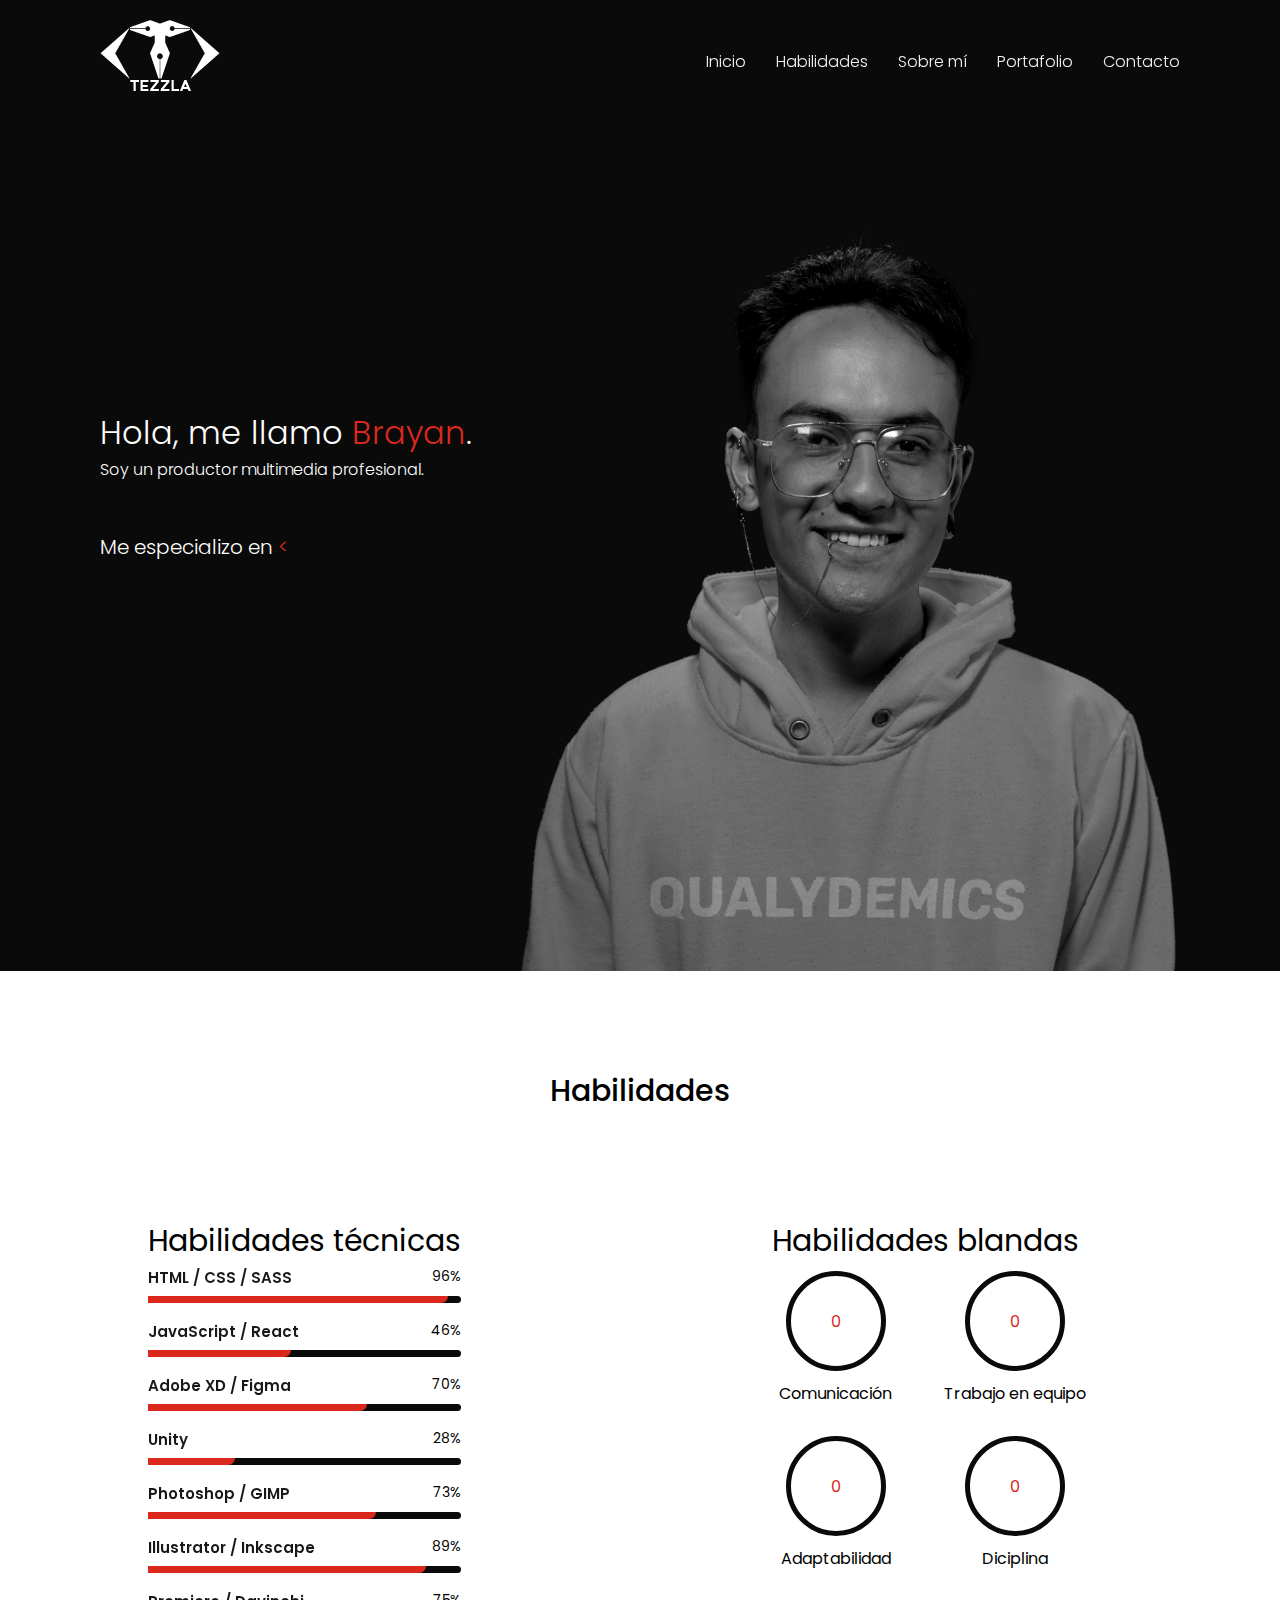
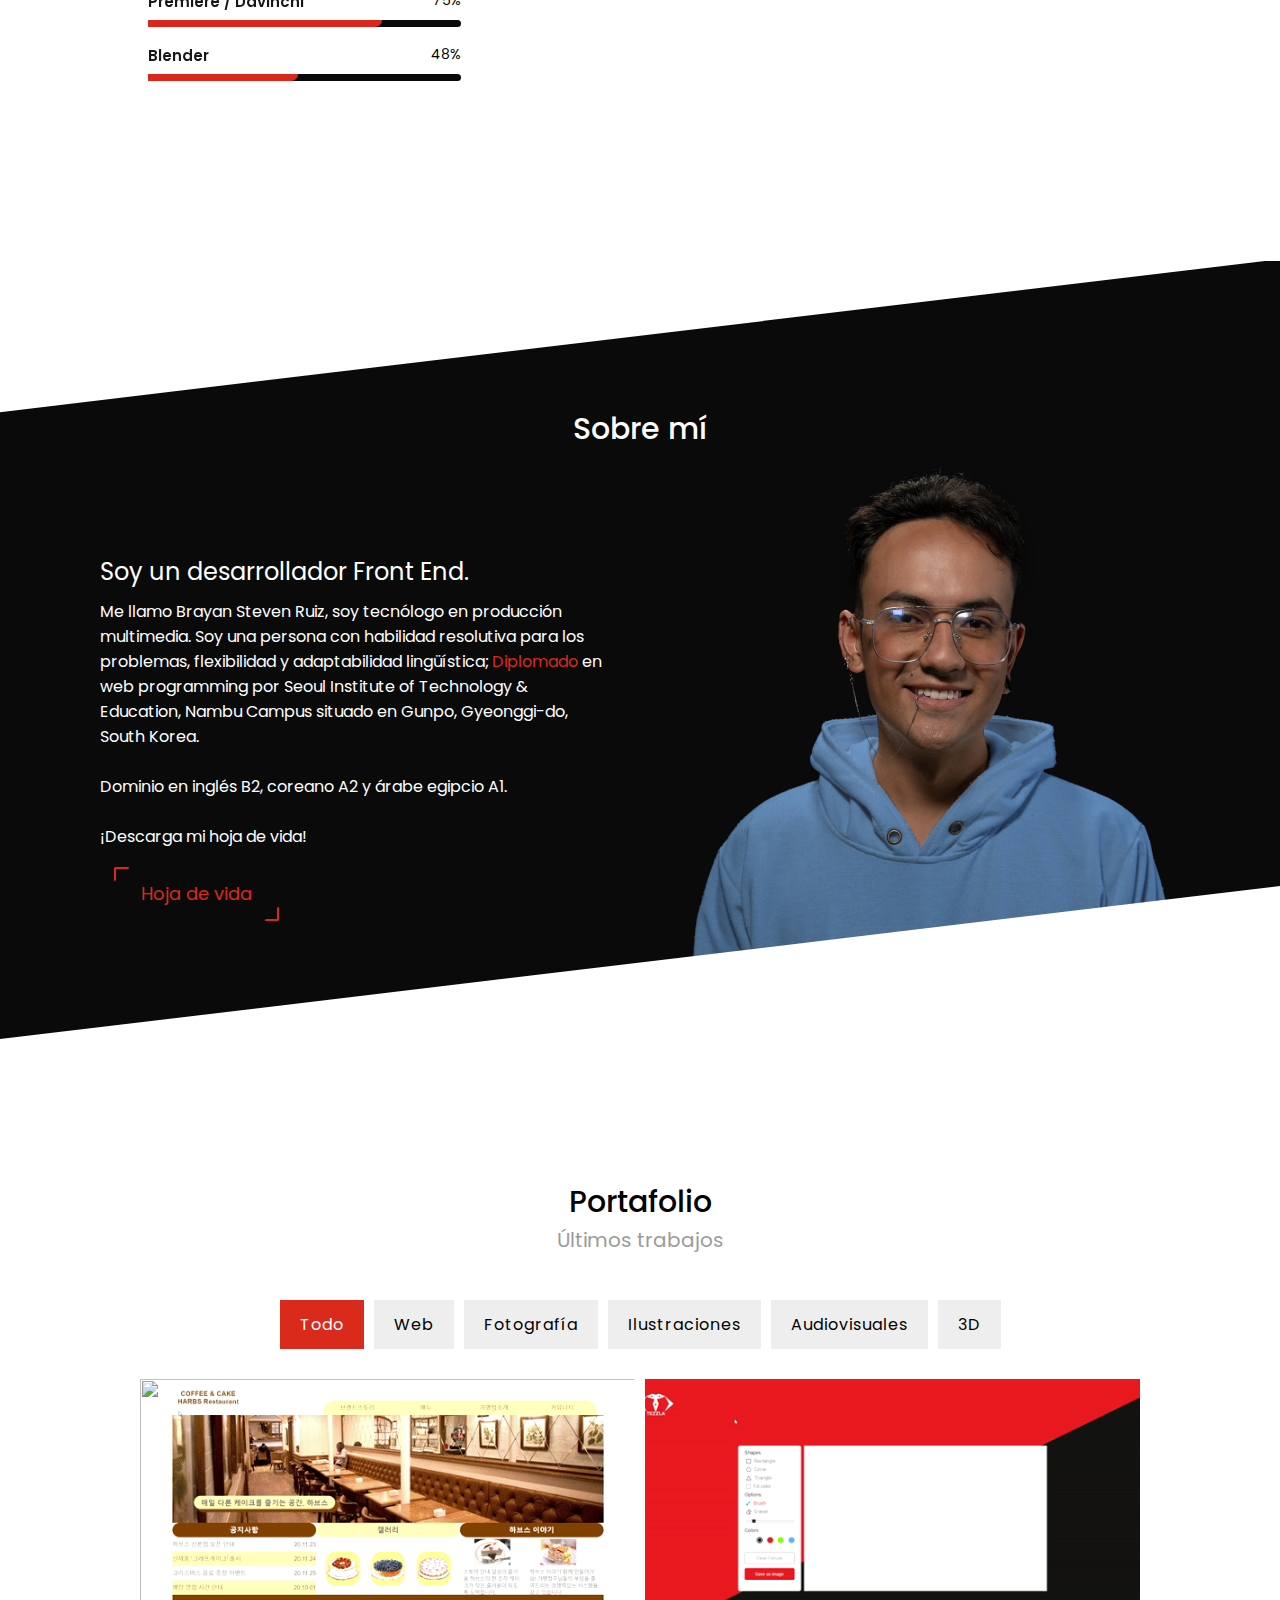
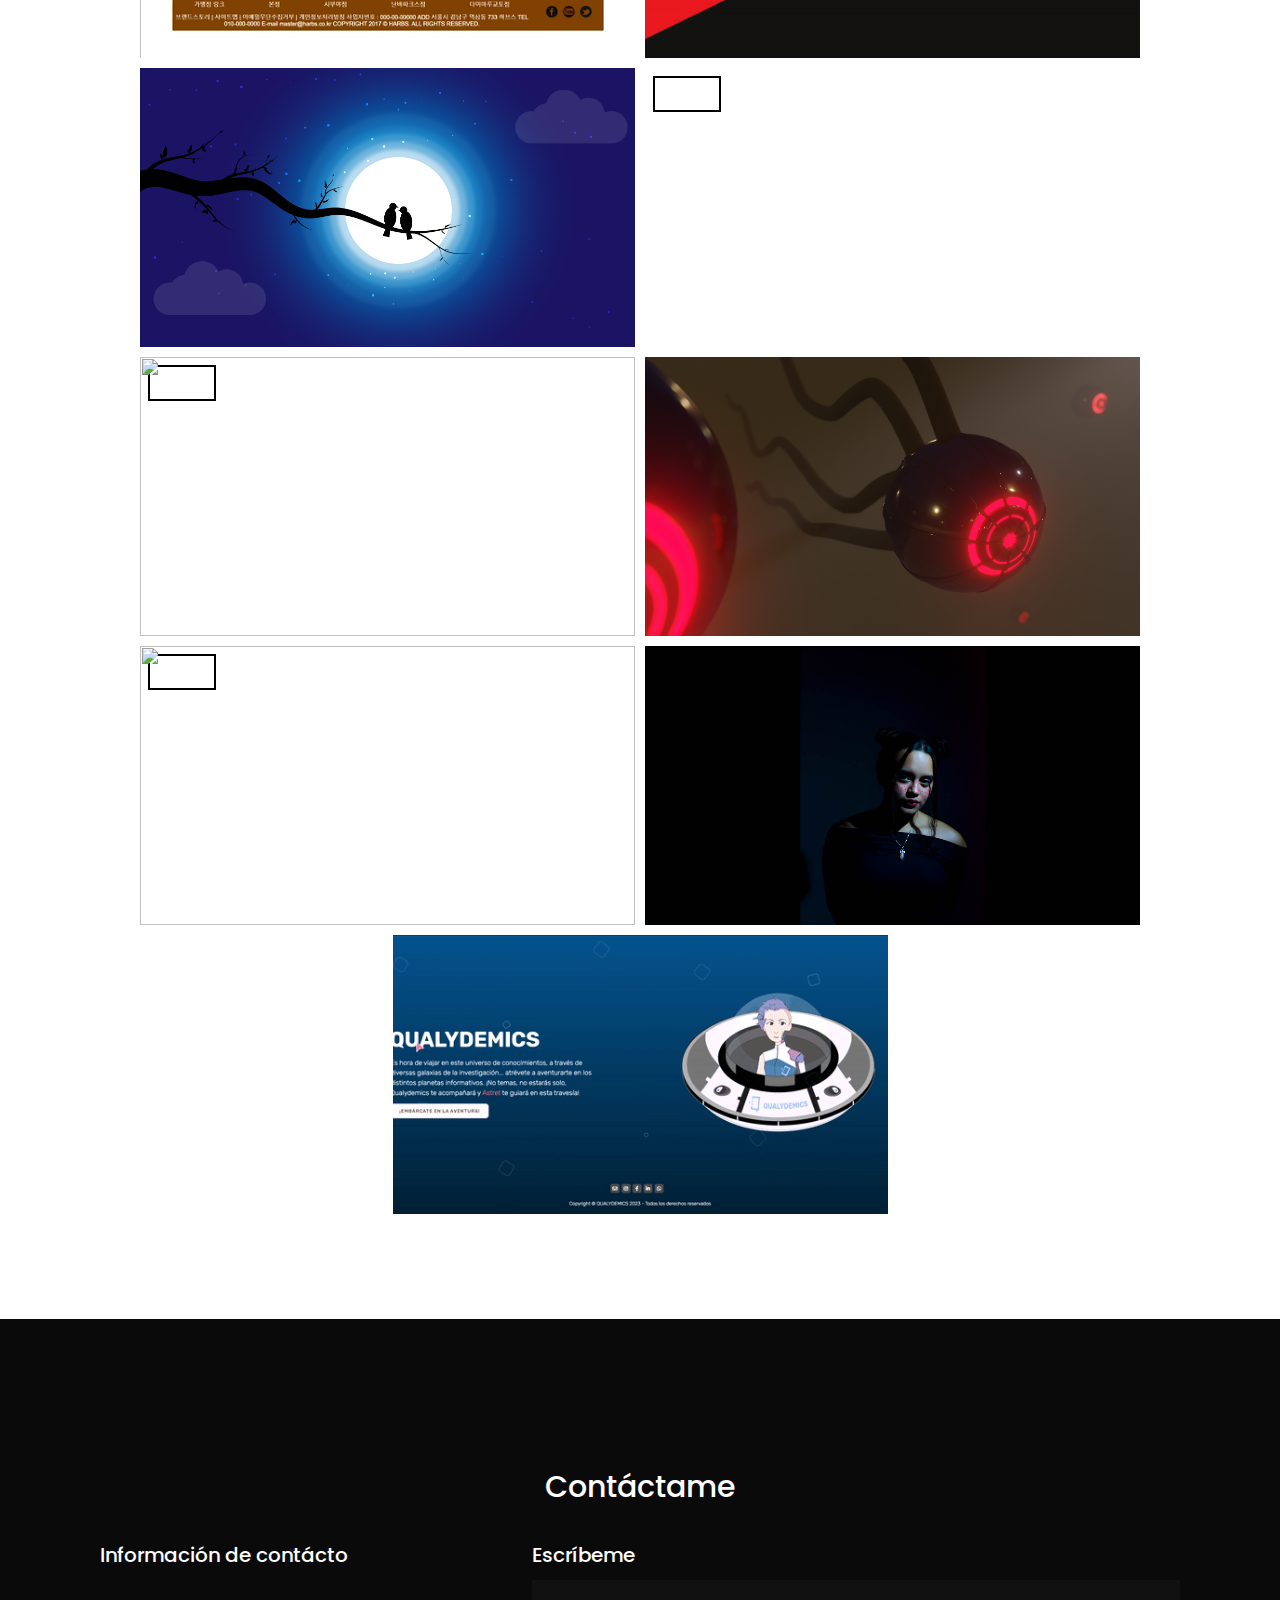
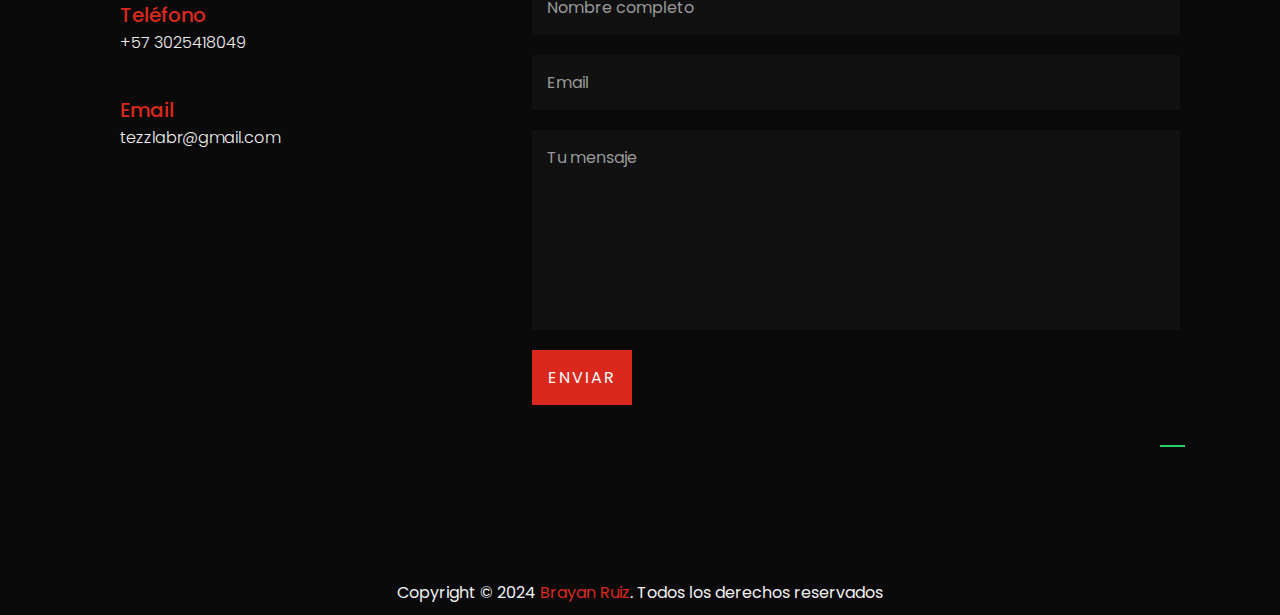
==== index.html @ 4cbf3f25 "Proyecto Reemplazo" ====
<!DOCTYPE html>
<html lang="es">

<head>
	<meta name="viewport" content="width=device-width,initial-scale=1,user-scalable=no,minium-scale=0,maxium-scale=1">
	<meta name="keywords" content="Ruiz, Brayan, portafolio, pagina, web, TEZZLA" />
	<meta name="description" content="Portafolio Brayan Ruiz" />
	<meta name="author" content="Brayan Steven Ruiz Salazar" />
	<meta name="copyright" content="Brayan Steven Ruiz Salazar" />
	<link rel="icon" type="image/x-icon" href="img/Favicon.svg">
	<meta charset="utf-8">
	<title>TEZZLA | productor multimedia</title>
	<link rel="stylesheet" type="text/css" href="css/cabecera.css">
</head>

<body>

	<!-- Cabecera -->

	<header class="cabecera">
		<a href="#" class="logo"><img src="img/logo-positivo3.png" class="logo-positivo"></a>
		<div class="menuToggle" onclick="menuToggle();"></div>

		<ul class="navigation">
			<li><a href="#banner" onclick="menuToggle();" class="rolling-text">Inicio</a></li>
			<li><a href="#mh-skills" onclick="menuToggle();" class="rolling-text">Habilidades</a></li>
			<li><a href="#about" onclick="menuToggle();" class="rolling-text">Sobre mí</a></li>
			<li><a href="#portfolio" onclick="menuToggle();" class="rolling-text">Portafolio</a></li>
			<!-- <li><a href="#proof" onclick="menuToggle(); class="rolling-text"">Prueba</a></li> -->
			<li><a href="#contact" onclick="menuToggle();" class="rolling-text">Contacto</a></li>

		</ul>
	</header>

	<!-- Principal -->


	<main>
		<section class="banner" id="banner">
			<div class="textBx">
				<h2>Hola, me llamo <span>Brayan</span>.</h2>
				<h3>Soy un productor multimedia profesional.</h3>
				<h4 class="titulo_especial">Me especializo en <span>
						<</span><span class="typed"></span></h4>
			</div>

			<div>
				<img class="brayan" src="img/FrenteB.png" width="666" height="764">
			</div>
		</section>
	</main>

	<!-- Skills -->

	<!-- Progreso circular -->

	<section class="mh-skills" id="mh-skills">
		<h2 class="titulo">Habilidades</h2>
		<div class="container">
			<div class="mh-skills-inner">
				<div class="mh-professional-skill">
					<h3>Habilidades técnicas</h3>
					<div class="each-skills">
						<div class="candidatos">
							<div class="parcial">
								<div class="info">
									<div class="name">HTML / CSS / SASS</div>
									<div class="percentage-num">96%</div>
								</div>
								<div class="progressBar">
									<div class="percentagem" style="width: 96%;"></div>
								</div>
							</div>
						</div>

						<div class="candidatos">
							<div class="parcial">
								<div class="info">
									<div class="name">JavaScript / React</div>
									<div class="percentage-num">46%</div>
								</div>
								<div class="progressBar">
									<div class="percentagem" style="width: 46%;"></div>
								</div>
							</div>
						</div>

						<div class="candidatos">
							<div class="parcial">
								<div class="info">
									<div class="name">Adobe XD / Figma</div>
									<div class="percentage-num">70%</div>
								</div>
								<div class="progressBar">
									<div class="percentagem" style="width: 70%;"></div>
								</div>
							</div>
						</div>

						<div class="candidatos">
							<div class="parcial">
								<div class="info">
									<div class="name">Unity</div>
									<div class="percentage-num">28%</div>
								</div>
								<div class="progressBar">
									<div class="percentagem" style="width: 28%;"></div>
								</div>

							</div>
						</div>

						<div class="candidatos">
							<div class="parcial">
								<div class="info">
									<div class="name">Photoshop / GIMP</div>
									<div class="percentage-num">73%</div>
								</div>
								<div class="progressBar">
									<div class="percentagem" style="width: 73%;"></div>
								</div>
							</div>
						</div>

						<div class="candidatos">
							<div class="parcial">
								<div class="info">
									<div class="name">Illustrator / Inkscape</div>
									<div class="percentage-num">89%</div>
								</div>
								<div class="progressBar">
									<div class="percentagem" style="width: 89%;"></div>
								</div>

							</div>
						</div>

						<div class="candidatos">
							<div class="parcial">
								<div class="info">
									<div class="name">Premiere / Davinchi</div>
									<div class="percentage-num">75%</div>
								</div>
								<div class="progressBar">
									<div class="percentagem" style="width: 75%;"></div>
								</div>

							</div>
						</div>

						<div class="candidatos">
							<div class="parcial">
								<div class="info">
									<div class="name">Blender</div>
									<div class="percentage-num">48%</div>
								</div>
								<div class="progressBar">
									<div class="percentagem" style="width: 48%;"></div>
								</div>

							</div>
						</div>




					</div>
				</div>
			</div>

			<!-- Progreso lineal -->

			<div class="row">
				<div class="mh-professional-skills">
					<h3>Habilidades blandas</h3>
					<ul class="mh-professional-progress">
						<li>
							<div class="mh-progress mh-progress-circle" data-progress="75"></div>
							<div class="pr-skill-name">Comunicación</div>
						</li>

						<li>
							<div class="mh-progress mh-progress-circle" data-progress="85"></div>
							<div class="pr-skill-name">Trabajo en equipo</div>
						</li>

						<li>
							<div class="mh-progress mh-progress-circle" data-progress="95"></div>
							<div class="pr-skill-name">Adaptabilidad</div>
						</li>

						<li>
							<div class="mh-progress mh-progress-circle" data-progress="90"></div>
							<div class="pr-skill-name">Diciplina</div>
						</li>


					</ul>
				</div>
			</div>

	</section>


	<!-- About -->

	<section class="about" id="about">
		<div class="heading">
			<h2 class="titulo">Sobre mí</h2>
		</div>
		<div class="content">
			<div class="contentBx">
				<h3>Soy un desarrollador Front End.</h3>
				<p>Me llamo Brayan Steven Ruiz, soy tecnólogo en producción multimedia. Soy
					una persona con habilidad resolutiva para los problemas, flexibilidad y adaptabilidad lingüística;
					<span Target="_blank" onclick="location.href='img/certificado.jpg'">Diplomado</span> en web
					programming por Seoul
					Institute of Technology & Education, Nambu
					Campus situado en Gunpo, Gyeonggi-do, South Korea.
					<br> <br> Dominio en inglés B2, coreano A2 y árabe egipcio A1.<br><br>¡Descarga mi hoja de vida!
				</p>

				<a target="_blank" href="#"><button class="button type1" Target="_blank"
						onclick="location.href='img/Hoja de vida tezzla.pdf'">Hoja de
						vida</button></a>
			</div>
			<div class="w50">
				<img src="img/FrenteB.png" class="img">
				<!-- <div class="vapour">
					<span style="--i:2;"></span>
					<span style="--i:5;"></span>
					<span style="--i:7;"></span>
					<span style="--i:1;"></span>
					<span style="--i:4;"></span>
					<span style="--i:10;"></span>
					<span style="--i:9;"></span>
					<span style="--i:11;"></span>
					<span style="--i:8;"></span>
					<span style="--i:6;"></span>
				</div> -->
			</div>
		</div>
	</section>

	<!-- Portafolio -->

	<section class="portfolio" id="portfolio">
		<div class="contenedor-portafolio">
			<header class="header-portafolio">
				<div class="logo titulo">
					<h2>Portafolio</h2>
					<P>Últimos trabajos</P>
				</div>
		</div>
		</header>

		<ul>
			<li class="list active" data-filter="all">Todo</li>
			<li class="list" data-filter="web">Web</li>
			<li class="list" data-filter="fotografia">Fotografía</li>
			<li class="list" data-filter="ilustracion">Ilustraciones</li>
			<li class="list" data-filter="audiovisuales">Audiovisuales</li>
			<li class="list" data-filter="3d">3D</li>
		</ul>

		<div class="trabajos">
			<div class="itemBox" data-item="web"><button onclick="description_1()"><img
						src="img/korean_web-page-1-0.gif"><img src="img/korean_web-page-2-0.gif" alt=""></button></div>
			<div class="itemBox" data-item="web"><button onclick="description_2()"><img
						src="img/Drawing-app.gif"></button>
			</div>
			<div class="itemBox" data-item="ilustracion"><button onclick="description_3()"><img
						src="img/Night.png"></button></div>
			<div class="itemBox" data-item="audiovisuales"><button onclick="description_4()"><iframe class="iframe"
						width="495" height="279" src="https://www.youtube.com/embed/hGTExaRInUQ"
						title="YouTube video player" frameborder="0"
						allow="accelerometer; autoplay; clipboard-write; encrypted-media; gyroscope; picture-in-picture; web-share"
						allowfullscreen></iframe></button></div>
			<div class="itemBox" data-item="web"><button onclick="description_5()"><img
						src="img/Scrolling-web-page.gif"></button></div>
			<div class="itemBox" data-item="3d"><button onclick="description_6()"><img
						src="img/Ojo_de_Cthulhu_Mecánico.png"></button></div>
			<div class="itemBox" data-item="web"><button onclick="description_7()"><img
						src="img/Egipt_web-page.gif"></button></div>
			<div class="itemBox" data-item="fotografia"><button onclick="description_8()"><img
						src="img/fotografía-revelada.jpg"></button></div>
			<div class="itemBox" data-item="web"><button onclick="description_9()"><img
						src="img/qualydemics-site.gif"></button>
			</div>
		</div>

		<div class="popup__img">
			<span>&times;</span>
			<div class="back-black"></div>
			<img src="img/alert_1.jpg" alt="">
			<div class="description_1">Página realizada empleando estándares coreanos.</div>
			<div class="description_2">Aplicación de dibujo hecha con JavaScript vanilla.</div>
			<div class="description_3">Ilustración hecha a base de vectores.</div>
			<div class="description_4">Teaser promocional para el proyecto Qualydemics.</div>
			<div class="description_5">Animaciones con JavaScript vanilla.</div>
			<div class="description_6">Elaboración de escena 3D en Blender.</div>
			<div class="description_7">Página web sobre Egipto.</div>
			<div class="description_8">Composición fotográfica y revelado.</div>
			<div class="description_9">Sitio web creado para el proyecto qualydemics.</div>
		</div>

	</section>
	<!-- Contacto -->

	<section class="contacto" id="contact">
		<div class="heading white">
			<h2 class="titulo">Contáctame</h2>
			<p></p>
		</div>
		<div class="content">
			<div class="contactoInfo">
				<h3>Información de contácto</h3>
				<div class="contactoInfoBx">
					<!-- <div class="box">
						<div class="icon"><i class="fas fa-map-marker-alt"></i></div>
						<div class="text">
							<h3>Dirección</h3>
							<p>Calle 138 # 113-24,<br>Suba, Villamaría,<br>111141</p>
						</div>
					</div> -->
					<div class="box">
						<div class="icon"><i class="fas fa-phone-alt"></i></div>
						<div class="text">
							<h3>Teléfono</h3>
							<p>+57 3025418049</p>
						</div>
					</div>
					<div class="box">
						<div class="icon"><i class="far fa-envelope"></i></div>
						<div class="text">
							<h3>Email</h3>
							<p>tezzlabr@gmail.com</p>
						</div>
					</div>
				</div>
			</div>
			<div class="formBx">
				<form action="enviar.php" method="post">
					<h3>Escríbeme</h3>
					<input type="text" name="nombre" placeholder="Nombre completo" required>
					<input type="email" name="email" placeholder="Email" required>
					<textarea name="mensaje" placeholder="Tu mensaje" required></textarea>
					<input type="submit" value="Enviar">
				</form>
			</div>
		</div>

		<!-- Redes -->

		<div class="redes">
			<ul>
				<!-- <li><a href="https://twitter.com/elonmusk/with_replies?lang=es"><i class="fab fa-twitter"></i></a></li> -->

				<li><a
						href="https://api.whatsapp.com/send?phone=573025418049&text=%C2%A1Hola!%20me%20gustar%C3%ADa%20contratar%20tus%20servicios."><i
							class="fab fa-whatsapp" target="_blank"></i></a></li>

				<!-- <li><a href="https://www.youtube.com/watch?v=Phk0gNdWU_0&ab_channel=Emikukis" target="_blank"><i
							class="fab fa-youtube"></i></a></li> -->
			</ul>
		</div>

	</section>






	<!-- Footer -->

	<div class="copyright">
		<p>Copyright © 2024 <span>Brayan Ruiz</span>. Todos los derechos reservados</p>
	</div>

	<!-- Scripts -->


	<script src="https://cdn.jsdelivr.net/npm/typed.js@2.0.11"></script> <!-- Jquery máquina de escribir -->
	<script type="text/javascript" src="js/jquery-3.5.1.min.js"></script> <!-- Jquery principal -->
	<script type="text/javascript" src="js/circle-progress.js"></script> <!-- Jquery circulo de progreso -->
	<script type="text/javascript" src="js/jquery.tiltedpage-scroll.min.js"></script>
	<script src="https://kit.fontawesome.com/bcf9ffe08a.js" crossorigin="anonymous"></script>
	<script src="https://cdn.jsdelivr.net/npm/web-animations-js@2.3.2/web-animations.min.js"></script>
	<!-- Animacion JS -->
	<script src="https://cdn.jsdelivr.net/npm/muuri@0.9.3/dist/muuri.min.js"></script> <!-- Portafolio -->
	<script type="text/javascript" src="js/main.js"></script>

	<script src="https://unpkg.com/scrollreveal"></script>

	<script>
		window.sr = ScrollReveal();
		// sr.reveal('.logo img', {
		// 	duration: 1000,
		// 	origin: 'top',
		// 	distance: '100px'

		// });

		// sr.reveal('.navigation', {
		// 	duration: 1000,
		// 	origin: 'right',
		// 	distance: '100px',
		// 	delay: 1000

		// });

		sr.reveal('.brayan', {
			duration: 1000,
			origin: 'bottom',
			distance: '100px'

		});

		sr.reveal('.textBx', {
			duration: 1000,
			origin: 'left',
			distance: '300px',
			rotate: { x: 0, y: 0, z: 0 },
			opacity: 0,
			scale: 0.1,
			easing: 'cubic-bezier(0.6, 0.2, 0.1, 1)',
			mobile: true,
			useDelay: 'onload',
			delay: 1000
		});

		sr.reveal('.titulo', {
			duration: 1000,
			origin: 'top',
			distance: '300px',

		});

		sr.reveal('.mh-professional-skill', {
			duration: 1000,
			origin: 'left',
			distance: '100px',
			delay: 1000
		});

		sr.reveal('.mh-professional-skills', {
			duration: 1000,
			origin: 'right',
			distance: '100px'
		});

		sr.reveal('.about .w50', {
			duration: 1000,
			origin: 'right',
			distance: '100px',
			delay: 1000
		});

		sr.reveal('.barraDeBusqueda', {
			duration: 1000,
			origin: 'bottom',
			distance: '100px'
		});

		sr.reveal('.contentBx', {
			duration: 1000,
			origin: 'left',
			distance: '100px',
			delay: 1000
		});

		sr.reveal('.grid', {
			duration: 1000,
			origin: 'bottom',
			distance: '800px',
			opacity: 0,
			delay: 1000
		});

		sr.reveal('.gallery-container', {
			duration: 1000,
			origin: 'bottom',
			distance: '100px',
			delay: 1000
		});

		sr.reveal('.contactoInfo', {
			duration: 1000,
			origin: 'left',
			distance: '100px',
			delay: 1000
		});

		sr.reveal('.formBx', {
			duration: 1000,
			origin: 'right',
			distance: '100px',
			delay: 1000
		});

		sr.reveal('.redes', {
			duration: 1000,
			origin: 'bottom',
			distance: '100px',
			delay: 1000
		});

		sr.reveal('.copyright p', {
			duration: 1000,
			origin: 'top',
			distance: '100px',
			delay: 2000
		});

	</script>

</body>

</html>
---- css/cabecera.css ----
@import url('https://fonts.googleapis.com/css2?family=Poppins:wght@100;200;300;400;500;600;700;800;900&display=swap');
@import url(principal.css);
@import url(skills.css);
@import url(about.css);
@import url(portfolio.css);

/*@import url(proof.css);*/
@import url(contacto.css);
@import url(agradecimiento.css);
@import url(redes.css);
@import url(footer.css);


:root {
	--color-principal: #DA291C;
	--color-secundario: ;
	--color-claro: #f1f1f1;
	--color-oscuro: #0a0a0a;
}

* {
	margin: 0;
	padding: 0;
	box-sizing: border-box;
	font-family: 'Poppins', sans-serif;
	scroll-behavior: smooth;
}

*::selection{
	color: #fff;
	background: var(--color-principal);
}

::-webkit-scrollbar {
	width: 7px;
}

::-webkit-scrollbar-track {
	background: #f1f1f1;
}

::-webkit-scrollbar-thumb {
	background: var(--color-principal);
}

::-webkit-scrollbar-thumb:hover {
	background: rgba(255, 17, 0, 0.918);
}

section {
	padding: 100px;
	overflow: hidden;
}

button {
	background: 0 0;
	border: 2px solid;
	font: inherit;
	line-height: 1;
	margin: .5em;
	padding: 1em 2em;
	transition: .25s;
}

button:focus,
button:hover {
	border-color: var(--color-principal);
	color: #fff
}

/*Cabecera*/

.cabecera {
	position: fixed;
	top: 0;
	left: 0;
	width: 100%;
	padding: 20px 100px;
	display: flex;
	justify-content: space-between;
	align-items: center;
	transition: 0.5s;
	z-index: 10000;
}

.cabecera.sticky {
	background: var(--color-claro);
	padding: 10px 100px 0 100px;
	box-shadow: 0 5px 20px rgba(0, 0, 0, 0.05);
}

.cabecera .logo {
	transition: .2s;
}

.cabecera .logo:hover {
	opacity: .7;
}

.cabecera.sticky img {
	filter: invert(1);
}

.cabecera .navigation {
	position: relative;
	display: flex;
}

.cabecera .navigation li {
	list-style: none;
	margin-left: 30px;
}

.cabecera .navigation li a {
	color: var(--color-claro);
	text-decoration: none;
	font-weight: 300;
}

.cabecera.sticky .navigation li a {
	color: var(--color-oscuro);
}



/* Buttons animation */

.rolling-text {
	overflow: hidden;
	color: #fff;
	text-decoration: none;
	display: inline-block;
	line-height: 30px;
	height: 20px;
}

.rolling-text:hover .letter,
.rolling-text.play .letter {
	transform: translateY(-100%);
}

.rolling-text .block:last-child {
	color: #D9281B;
}

.rolling-text .letter {
	display: inline-block;
	transition: transform 0.6s cubic-bezier(0.76, 0, 0.24, 1);
}

.letter:nth-child(1) {
	transition-delay: 0s;
}

.letter:nth-child(2) {
	transition-delay: 0.015s;
}

.letter:nth-child(3) {
	transition-delay: 0.03s;
}

.letter:nth-child(4) {
	transition-delay: 0.045s;
}

.letter:nth-child(5) {
	transition-delay: 0.06s;
}

.letter:nth-child(6) {
	transition-delay: 0.075s;
}

.letter:nth-child(7) {
	transition-delay: 0.09s;
}

.letter:nth-child(8) {
	transition-delay: 0.105s;
}

.letter:nth-child(9) {
	transition-delay: 0.12s;
}

.letter:nth-child(10) {
	transition-delay: 0.135s;
}

.letter:nth-child(11) {
	transition-delay: 0.15s;
}


/*Responsive*/

@media (max-width: 991px) {

	section {
		padding: 100px 50px;
	}

	.cabecera,
	.cabecera.sticky {
		padding: 10px 20px;
	}

	.cabecera .navigation.active {
		width: 100%;
		height: calc(100% - 68px);
		position: fixed;
		top: 95px;
		left: 0;
		display: flex;
		justify-content: center;
		align-items: center;
		flex-direction: column;
		background: #fff;
	}

	.cabecera .navigation.active li {
		list-style: none;
		margin-left: 0;
	}

	.cabecera .navigation.active li a {
		color: #111;
		font-size: 1.6em;
	}

	.rolling-text {
		line-height: 50px;
		height: 50px;
	}

	.cabecera .navigation {
		display: none;
	}

	.menuToggle {
		position: relative;
		width: 40px;
		height: 40px;
		background: url(../img/menu.png);
		background-size: 30px;
		background-repeat: no-repeat;
		background-position: center;
		cursor: pointer;
	}

	.menuToggle.active {
		background: url(../img/close.png);
		background-size: 25px;
		background-repeat: no-repeat;
		background-position: center;
	}

	.cabecera.sticky .menuToggle {
		filter: invert(1);
	}

	.cabecera {
		padding: 20px;
	}
}
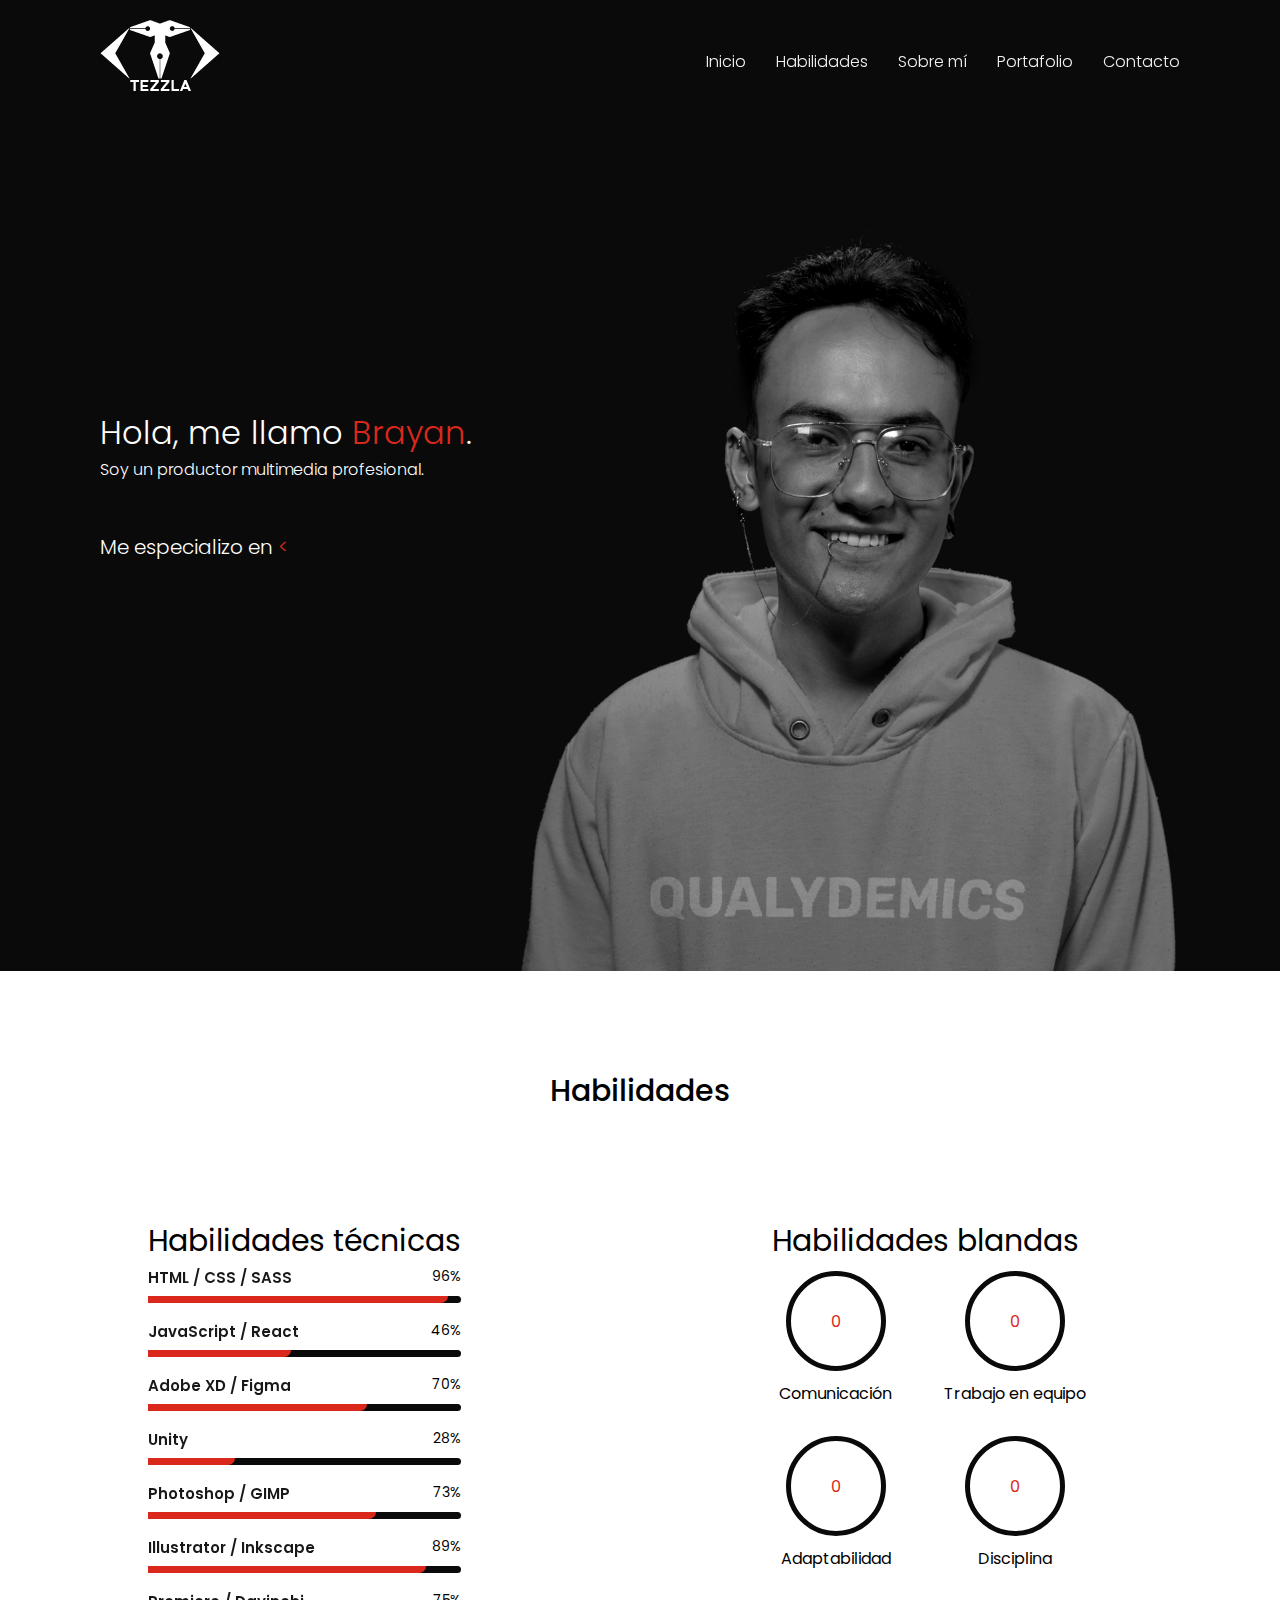
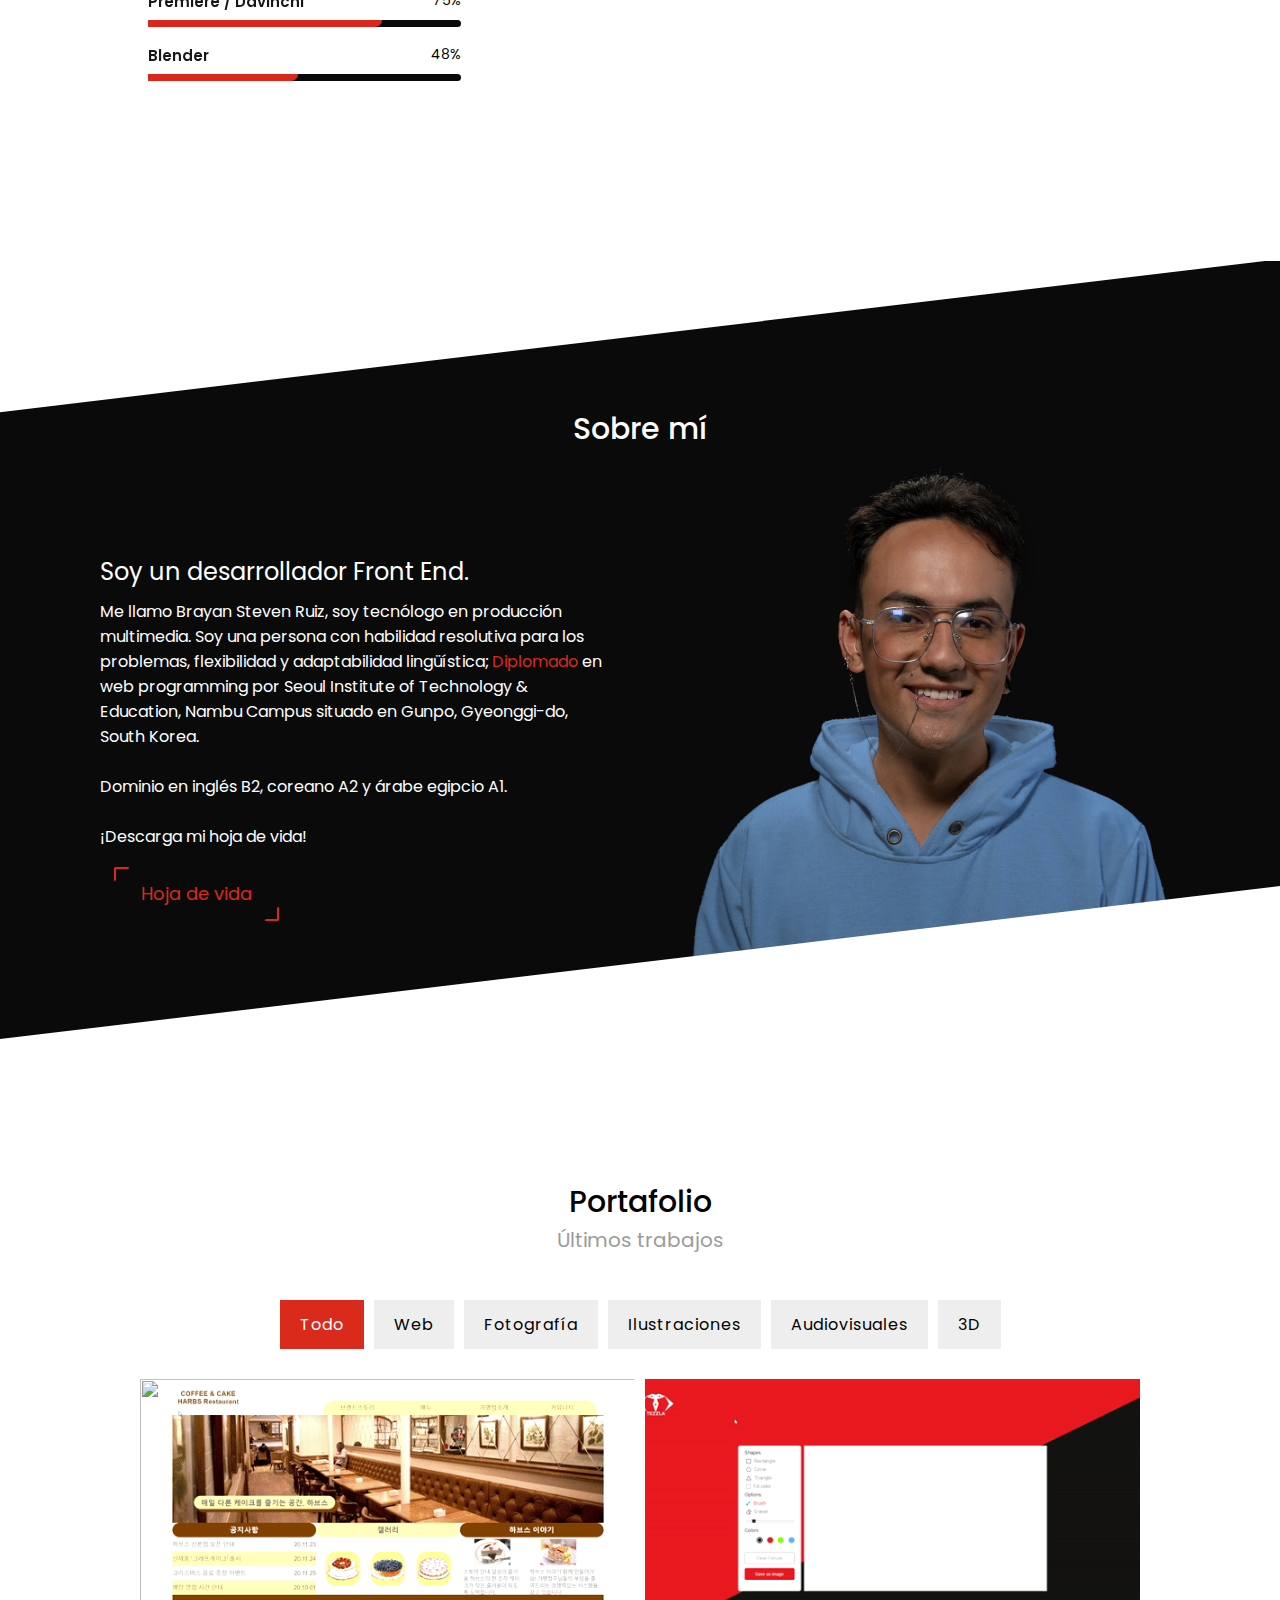
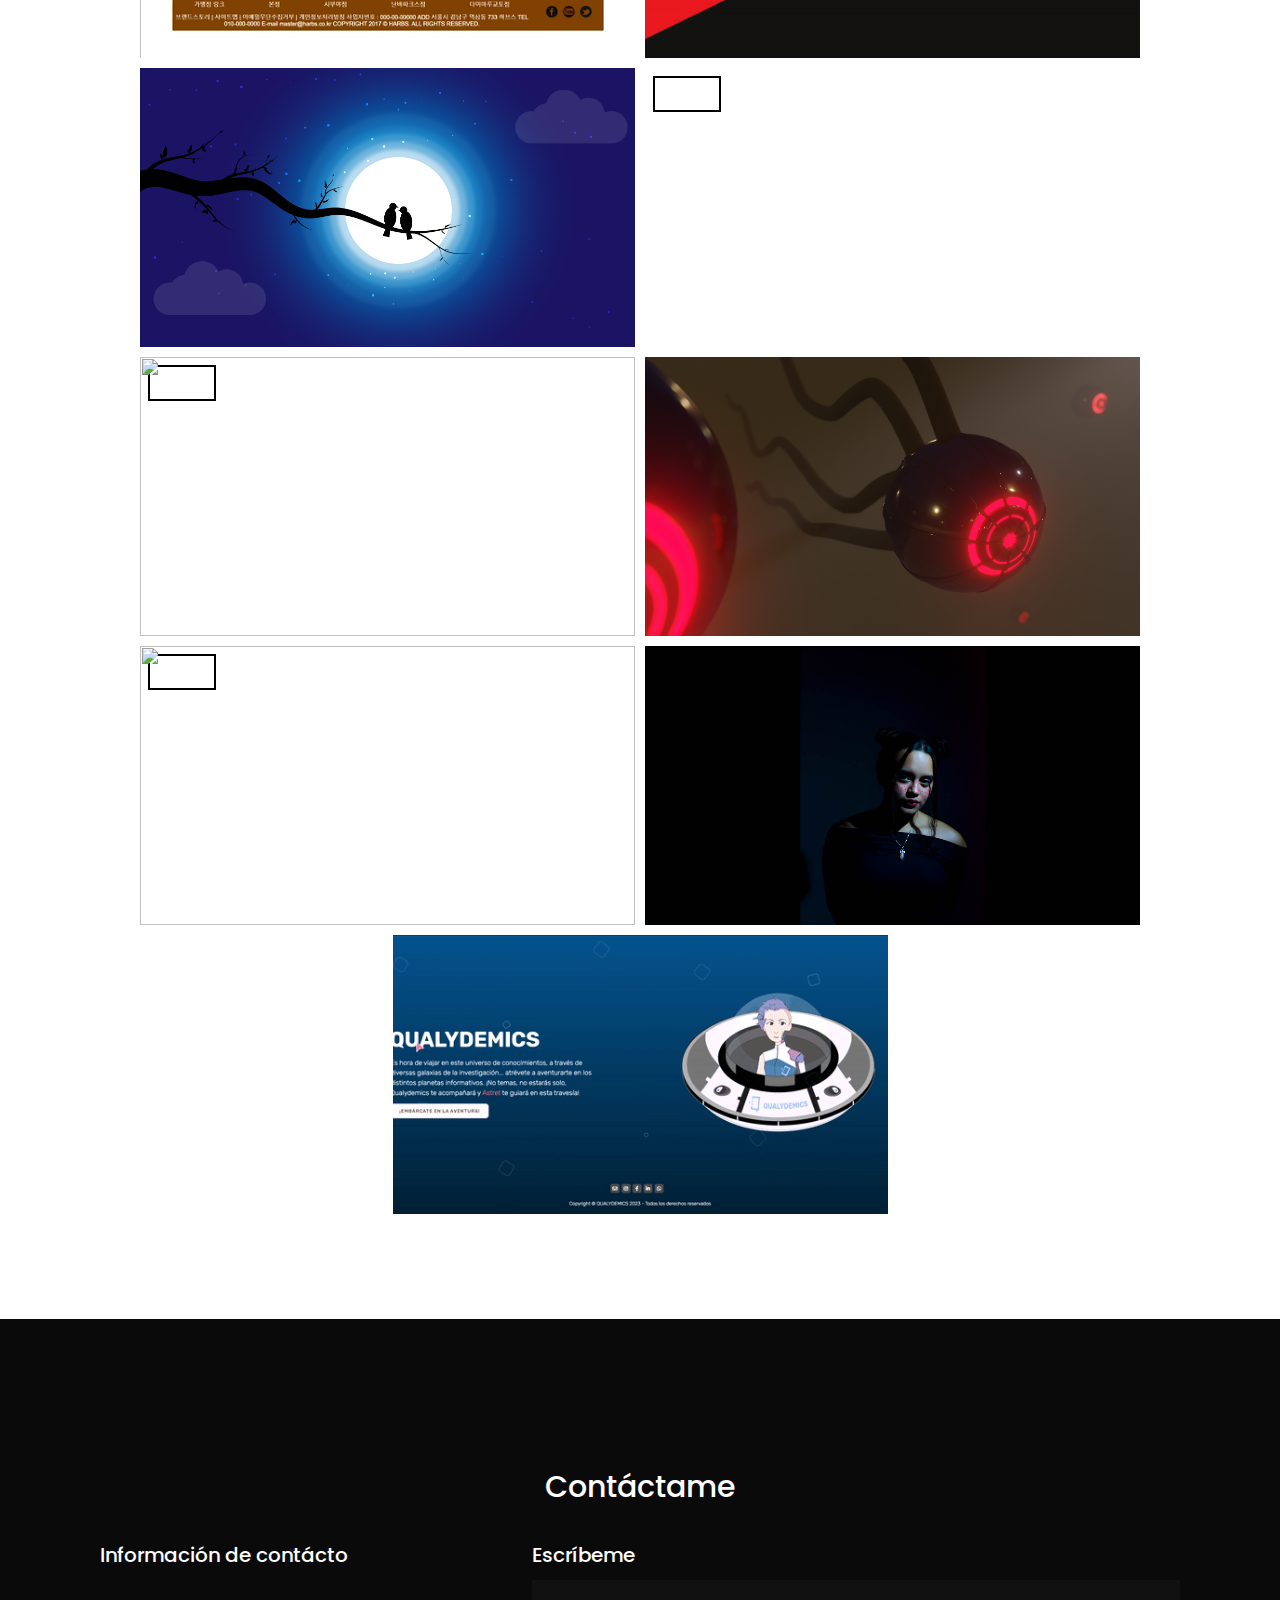
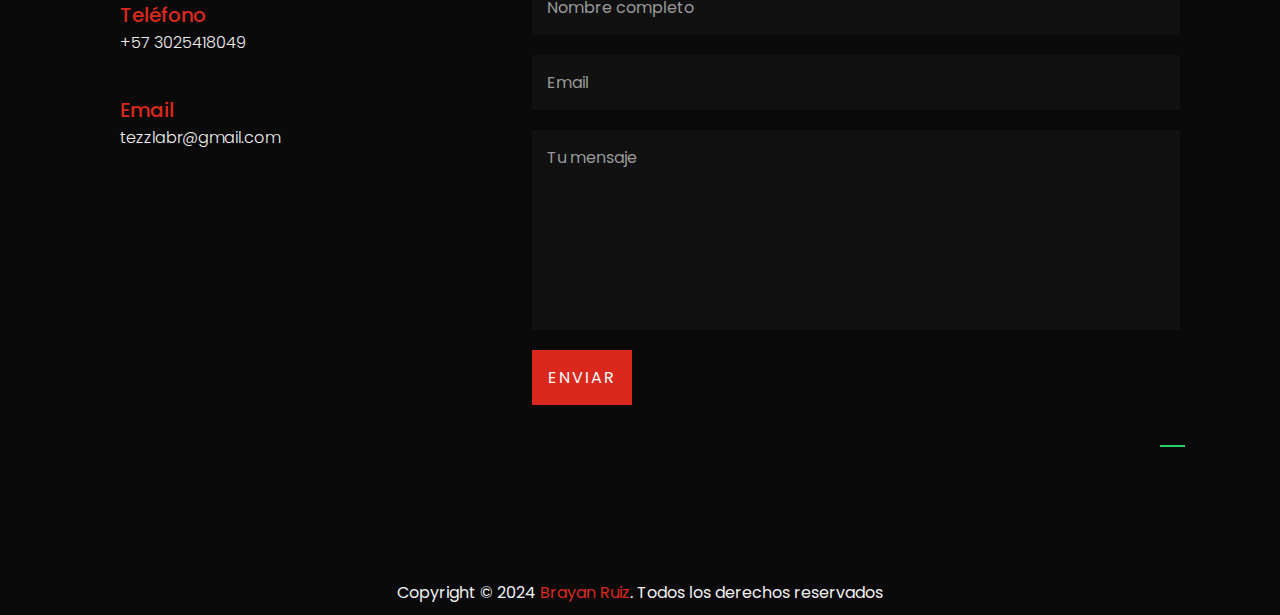
==== commit 79ac2905: "Disciplina2.html" ====
--- a/index.html
+++ b/index.html
@@ -191,7 +191,7 @@
 
 						<li>
 							<div class="mh-progress mh-progress-circle" data-progress="90"></div>
-							<div class="pr-skill-name">Diciplina</div>
+							<div class="pr-skill-name">Disciplina</div>
 						</li>
 
 
@@ -517,4 +517,4 @@
 
 </body>
 
-</html>+</html>
